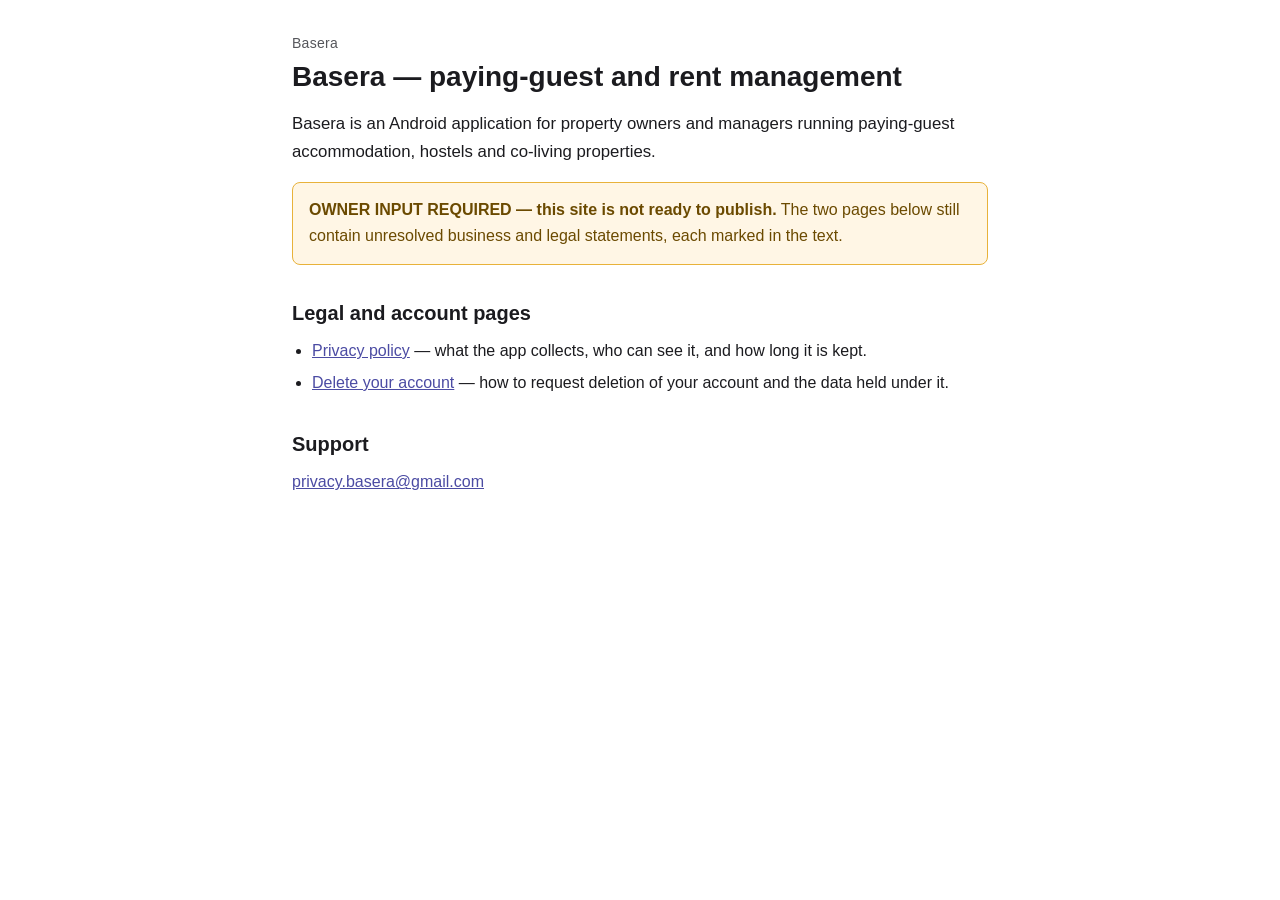
==== index.html @ 17e653fa "Add files via upload Add Basera privacy and account deletion pages" ====
<!doctype html>
<html lang="en">
<head>
<meta charset="utf-8">
<meta name="viewport" content="width=device-width, initial-scale=1">
<title>Basera</title>
<meta name="description" content="Basera — paying-guest and rent management. Privacy policy and account deletion.">
<link rel="stylesheet" href="style.css">
</head>
<body>
<main>

<p class="eyebrow">Basera</p>
<h1>Basera — paying-guest and rent management</h1>

<p class="lede">
  Basera is an Android application for property owners and managers running
  paying-guest accommodation, hostels and co-living properties.
</p>

<div class="notice notice--owner">
  <strong>OWNER INPUT REQUIRED — this site is not ready to publish.</strong>
  The two pages below still contain unresolved business and legal statements,
  each marked in the text.
</div>

<h2>Legal and account pages</h2>
<ul>
  <li><a href="privacy/">Privacy policy</a> — what the app collects, who can
      see it, and how long it is kept.</li>
  <li><a href="delete-account/">Delete your account</a> — how to request
      deletion of your account and the data held under it.</li>
</ul>

<h2>Support</h2>
<p>
  <a href="mailto:privacy.basera@gmail.com">privacy.basera@gmail.com</a>
</p>

</main>
</body>
</html>
---- style.css ----
/* Basera public pages — deletion request and privacy policy.
   Deliberately one small stylesheet, no fonts or scripts fetched from
   anywhere: these pages must load for a Play reviewer in an incognito
   window, on a phone, possibly on a slow connection. */

:root {
  color-scheme: light dark;
  --bg: #ffffff;
  --fg: #1b1b1f;
  --muted: #55565b;
  --rule: #e2e2e8;
  --accent: #4b4ba3;
  --owner-bg: #fff6e5;
  --owner-fg: #6b4a00;
  --owner-rule: #e8b23a;
  --fill-bg: #ffe3e3;
  --fill-fg: #8a1c1c;
  --note-bg: #f2f3f8;
}

@media (prefers-color-scheme: dark) {
  :root:not([data-theme="light"]) {
    --bg: #16161a;
    --fg: #ececf1;
    --muted: #a9aab2;
    --rule: #303038;
    --accent: #b3b3ff;
    --owner-bg: #3a2e12;
    --owner-fg: #ffdf9e;
    --owner-rule: #a37a1d;
    --fill-bg: #4a1f1f;
    --fill-fg: #ffc9c9;
    --note-bg: #21222a;
  }
}

* { box-sizing: border-box; }

body {
  margin: 0;
  background: var(--bg);
  color: var(--fg);
  font: 16px/1.65 -apple-system, BlinkMacSystemFont, "Segoe UI", Roboto,
        "Helvetica Neue", Arial, sans-serif;
  -webkit-text-size-adjust: 100%;
}

main {
  max-width: 46rem;
  margin: 0 auto;
  padding: 2rem 1.25rem 4rem;
}

.eyebrow {
  margin: 0 0 .25rem;
  color: var(--muted);
  font-size: .875rem;
  letter-spacing: .02em;
}

h1 { font-size: 1.75rem; line-height: 1.25; margin: 0 0 1rem; }
h2 { font-size: 1.25rem; margin: 2rem 0 .5rem; }
h3 { font-size: 1.05rem; margin: 1.25rem 0 .35rem; }

p, ul { margin: 0 0 1rem; }
ul { padding-left: 1.25rem; }
li { margin-bottom: .35rem; }

.lede { font-size: 1.05rem; }

a { color: var(--accent); }

hr { border: 0; border-top: 1px solid var(--rule); margin: 2rem 0 1rem; }

.meta { color: var(--muted); font-size: .9rem; }

.note {
  background: var(--note-bg);
  border-radius: .5rem;
  padding: .75rem 1rem;
}

/* An unresolved business/legal fact. Loud on purpose: if one of these
   reaches a published page, the page is making an empty statement. */
.fill {
  background: var(--fill-bg);
  color: var(--fill-fg);
  padding: .05em .35em;
  border-radius: .25rem;
  font-weight: 600;
  font-size: .95em;
}

.notice {
  border-radius: .5rem;
  padding: .9rem 1rem;
  margin: 0 0 1.5rem;
}

.notice--owner {
  background: var(--owner-bg);
  color: var(--owner-fg);
  border: 1px solid var(--owner-rule);
}

@media (max-width: 30rem) {
  main { padding: 1.5rem 1rem 3rem; }
  h1 { font-size: 1.5rem; }
}
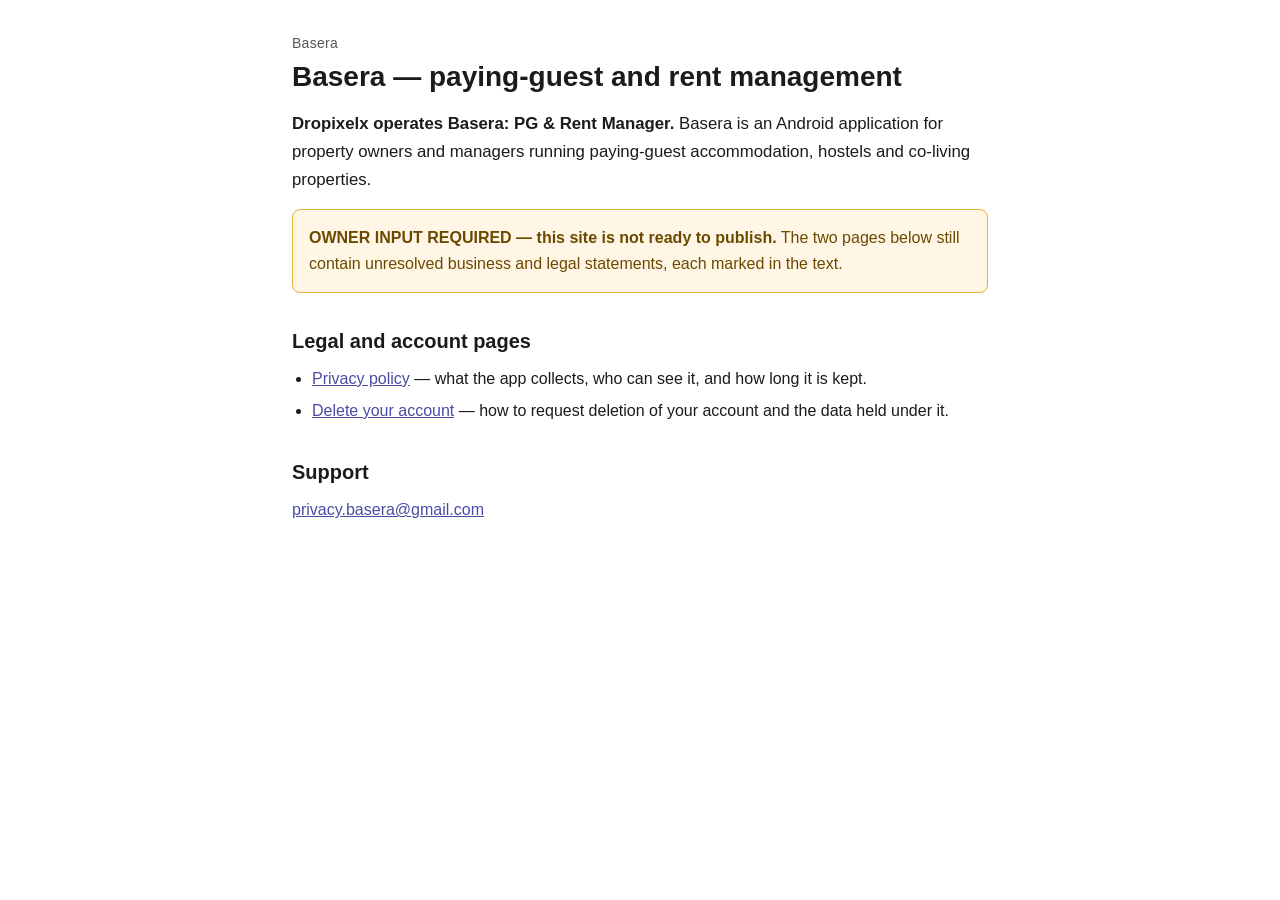
==== commit 98166fa6: "Add files via upload" ====
--- a/index.html
+++ b/index.html
@@ -14,8 +14,9 @@
 <h1>Basera — paying-guest and rent management</h1>
 
 <p class="lede">
-  Basera is an Android application for property owners and managers running
-  paying-guest accommodation, hostels and co-living properties.
+  <strong>Dropixelx operates Basera: PG & Rent Manager.</strong> Basera is an
+  Android application for property owners and managers running paying-guest
+  accommodation, hostels and co-living properties.
 </p>
 
 <div class="notice notice--owner">
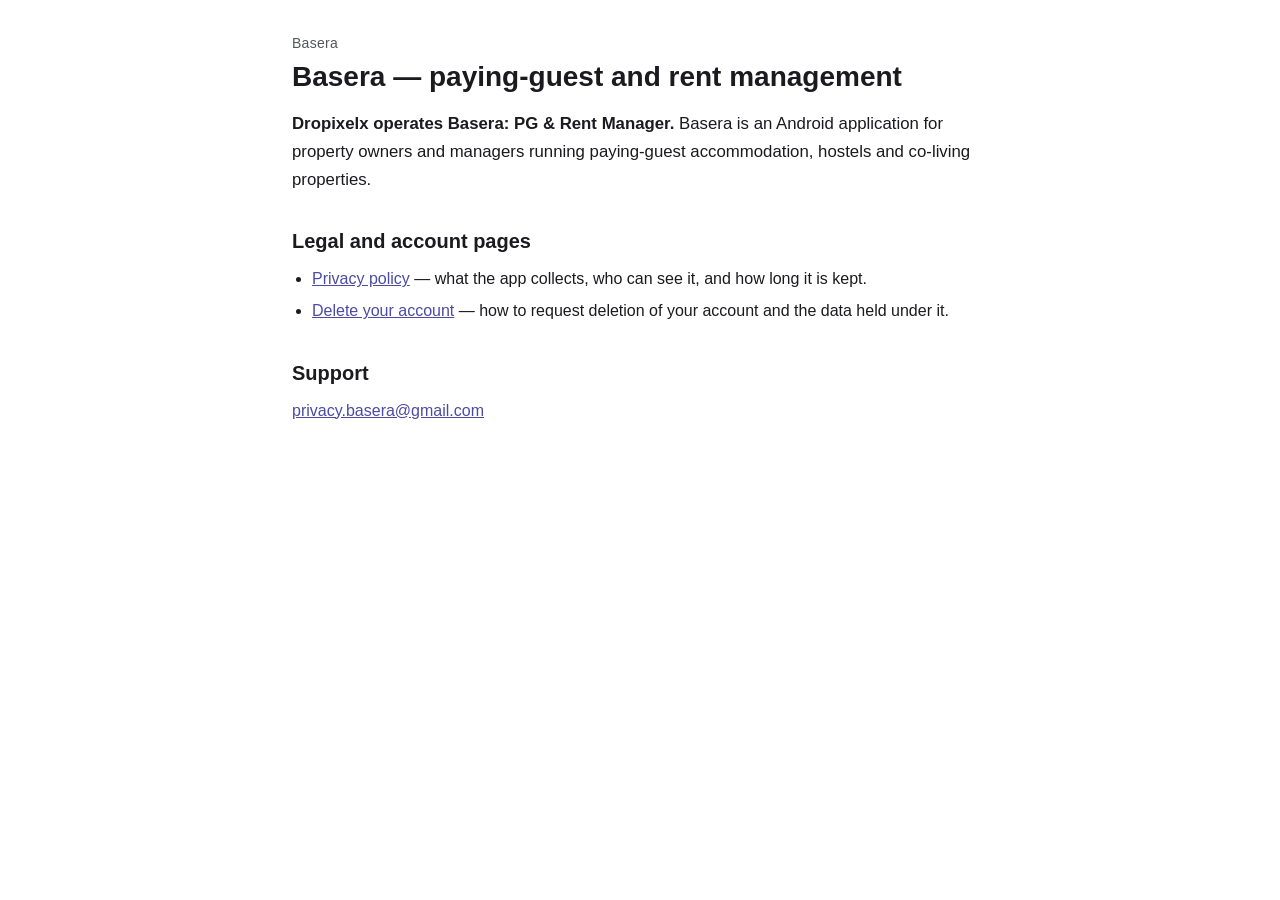
==== commit 881b8ec6: "Add files via upload" ====
--- a/index.html
+++ b/index.html
@@ -19,12 +19,6 @@
   accommodation, hostels and co-living properties.
 </p>
 
-<div class="notice notice--owner">
-  <strong>OWNER INPUT REQUIRED — this site is not ready to publish.</strong>
-  The two pages below still contain unresolved business and legal statements,
-  each marked in the text.
-</div>
-
 <h2>Legal and account pages</h2>
 <ul>
   <li><a href="privacy/">Privacy policy</a> — what the app collects, who can
